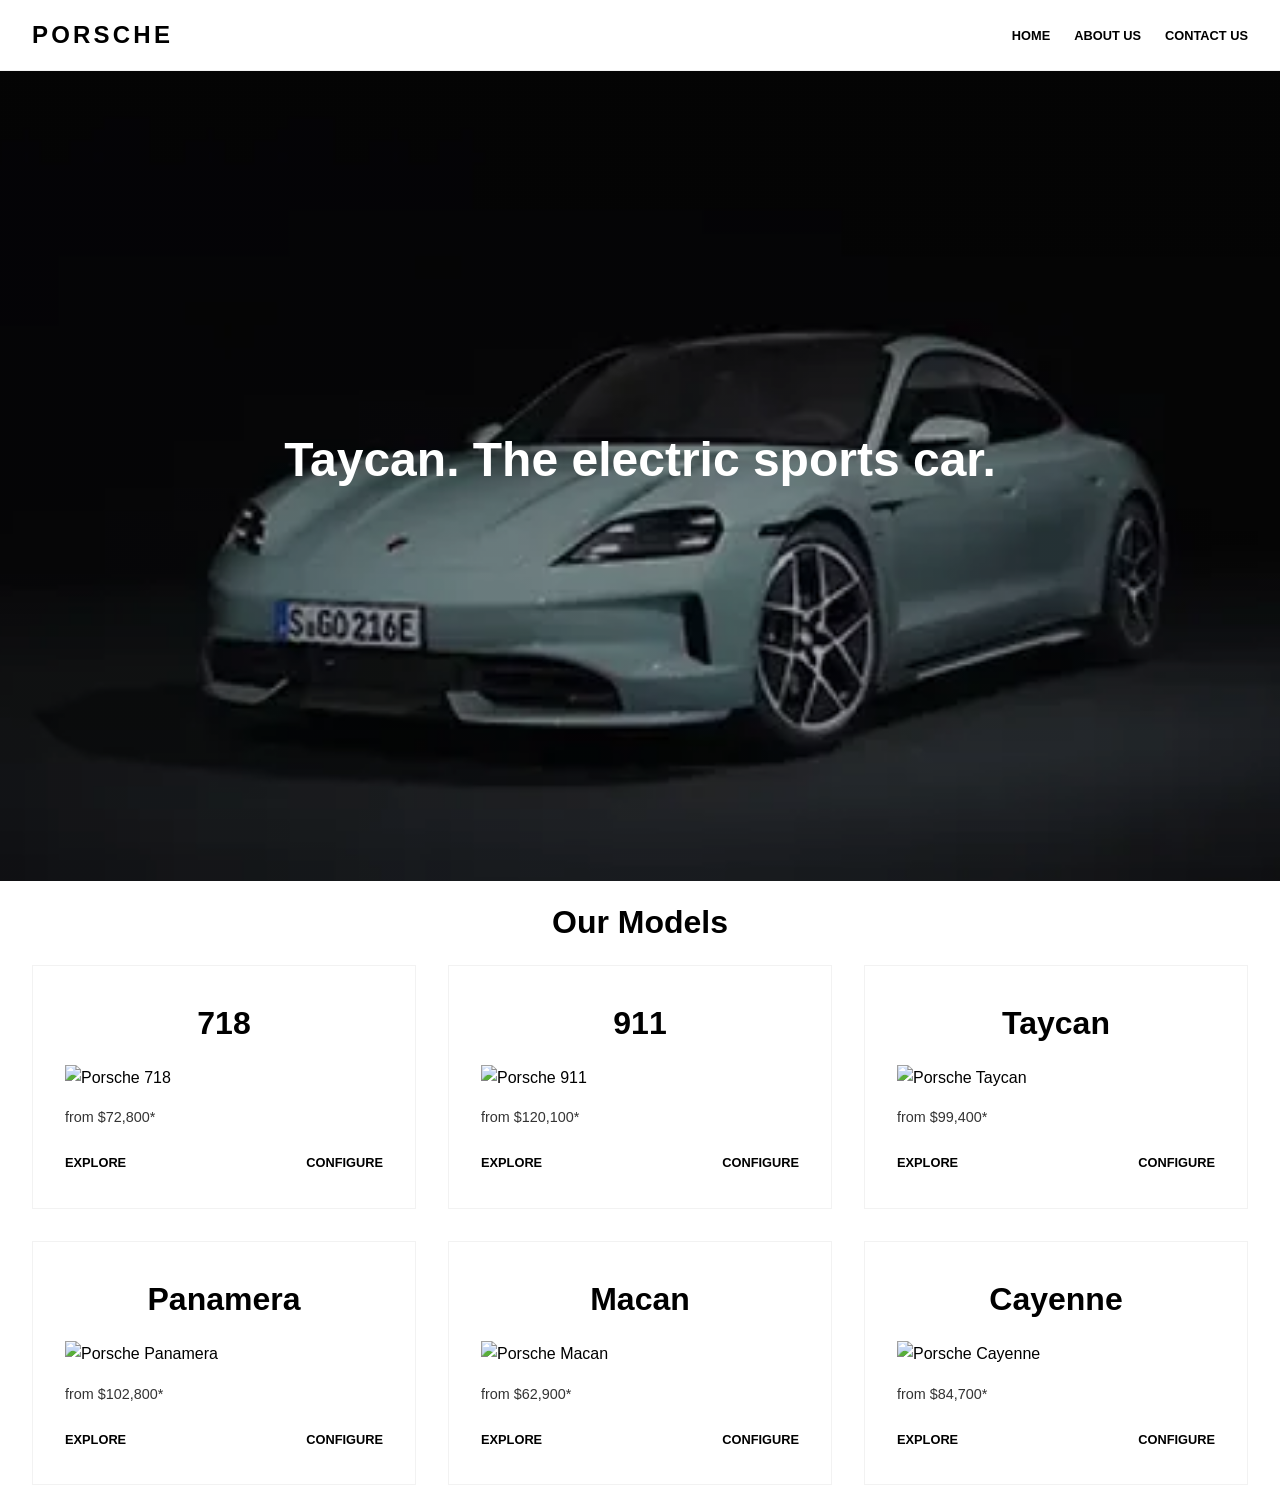
==== index.html @ ccc4d79f "Initial commit" ====
<!DOCTYPE html>
<html lang="en">
<head>
    <meta charset="UTF-8">
    <meta name="viewport" content="width=device-width, initial-scale=1.0">
    <title>Assignment</title>
    <link rel="stylesheet" href="style.css">
</head>
<body>

    <header class="main-header">
        <nav class="nav-container">
            <div class="logo">
                <a href="index.html">PORSCHE</a>
            </div>
            <ul class="nav-links">
                <li><a href="index.html">Home</a></li>
                <li><a href="about.html">About Us</a></li>
                <li><a href="contact.html">Contact Us</a></li>
            </ul>
        </nav>
    </header>

    <main>
        <section class="hero">
            <div class="hero-content">
                <h1>Taycan. The electric sports car.</h1>
            </div>
        </section>

        <section class="models-grid">
            <div class="section-title">
                <h2>Our Models</h2>
            </div>
            <div class="grid-container">
                <div class="model-card">
                    <h3>718</h3>
                    <div class="model-image">
                        <img src="https://placehold.co/600x400/000000/FFFFFF?text=718" alt="Porsche 718">
                    </div>
                    <p class="price">from $72,800*</p>
                    <div class="card-links">
                        <a href="#">Explore</a>
                        <a href="#">Configure</a>
                    </div>
                </div>
                <div class="model-card">
                    <h3>911</h3>
                    <div class="model-image">
                        <img src="https://placehold.co/600x400/000000/FFFFFF?text=911" alt="Porsche 911">
                    </div>
                    <p class="price">from $120,100*</p>
                    <div class="card-links">
                        <a href="#">Explore</a>
                        <a href="#">Configure</a>
                    </div>
                </div>
                <div class="model-card">
                    <h3>Taycan</h3>
                    <div class="model-image">
                        <img src="https://placehold.co/600x400/000000/FFFFFF?text=Taycan" alt="Porsche Taycan">
                    </div>
                    <p class="price">from $99,400*</p>
                    <div class="card-links">
                        <a href="#">Explore</a>
                        <a href="#">Configure</a>
                    </div>
                </div>
                <div class="model-card">
                    <h3>Panamera</h3>
                    <div class="model-image">
                        <img src="https://placehold.co/600x400/000000/FFFFFF?text=Panamera" alt="Porsche Panamera">
                    </div>
                    <p class="price">from $102,800*</p>
                    <div class="card-links">
                        <a href="#">Explore</a>
                        <a href="#">Configure</a>
                    </div>
                </div>
                <div class="model-card">
                    <h3>Macan</h3>
                    <div class="model-image">
                        <img src="https://placehold.co/600x400/000000/FFFFFF?text=Macan" alt="Porsche Macan">
                    </div>
                    <p class="price">from $62,900*</p>
                    <div class="card-links">
                        <a href="#">Explore</a>
                        <a href="#">Configure</a>
                    </div>
                </div>
                <div class="model-card">
                    <h3>Cayenne</h3>
                    <div class="model-image">
                        <img src="https://placehold.co/600x400/000000/FFFFFF?text=Cayenne" alt="Porsche Cayenne">
                    </div>
                    <p class="price">from $84,700*</p>
                    <div class="card-links">
                        <a href="#">Explore</a>
                        <a href="#">Configure</a>
                    </div>
                </div>
            </div>
        </section>
    </main>

</body>
</html>
---- style.css ----
:root {
    --b: #000;
    --w: #fff;
    --g: #f2f2f2;
    --dg: #333;
    --t: 0.3s;
}

* { margin: 0; padding: 0; box-sizing: border-box; }

body {
    font-family: "Segoe UI", sans-serif;
    line-height: 1.6;
    color: var(--b);
    background: var(--w);
}

a { text-decoration: none; color: inherit; transition: var(--t); }

/* Layout Containers */
.nav-container, .models-grid, .values-section {
    max-width: 1400px;
    margin: 0 auto;
    padding: 1rem 2rem;
}

/* Header & Nav */
.main-header {
    position: sticky;
    top: 0;
    z-index: 1000;
    background: rgba(255, 255, 255, 0.95);
    backdrop-filter: blur(10px);
    border-bottom: 1px solid var(--g);
}

.nav-container, .nav-links, .nav-actions, .hero-btns, .card-links, .name-card {
    display: flex;
    align-items: center;
    justify-content: space-between;
}

.nav-links, .nav-actions, .hero-btns, .card-links { gap: 1.5rem; list-style: none; }

.logo a { font-weight: 800; font-size: 1.5rem; letter-spacing: 0.2rem; }

.nav-links a, .btn, .card-links a, .title {
    font-weight: 700;
    font-size: 0.8rem;
    text-transform: uppercase;
}

/* Hero Sections */
.hero, .about-hero {
    height: 90vh;
    display: flex;
    flex-direction: column;
    align-items: center;
    justify-content: center;
    text-align: center;
    color: var(--w);
    background: linear-gradient(rgba(0,0,0,0.3), rgba(0,0,0,0.3)), url('images/taycan.webp') center/cover no-repeat;
}

.about-hero {
    height: 60vh;
    background-image: linear-gradient(rgba(0,0,0,0.5), rgba(0,0,0,0.5)), url('https://placehold.co/1920/333/fff?text=Porchse');
}

.hero-content h1 { font-size: 3rem; margin-bottom: 2rem; }

/* Buttons */
.btn { padding: 1rem 2.5rem; border-radius: 4px; border: 2px solid transparent; }
.btn-primary { background: var(--w); color: var(--b); }
.btn-secondary { border-color: var(--w); }
.btn:hover { background: var(--g); color: var(--b); }

/* Grids & Cards */
.grid-container, .five-card-grid {
    display: grid;
    gap: 2rem;
    grid-template-columns: repeat(auto-fit, minmax(300px, 1fr));
}

.five-card-grid { grid-template-columns: repeat(5, 1fr); }

.model-card, .value-card { padding: 2rem; border: 1px solid var(--g); transition: var(--t); }
.model-card:hover, .value-card:hover { transform: translateY(-5px); background: var(--g); }

.model-card h3, .section-title h2 { font-size: 2rem; margin-bottom: 1rem; text-align: center; }

.model-image img { width: 100%; margin-bottom: 1rem; }
.price { font-size: 0.9rem; color: var(--dg); margin-bottom: 1.5rem; }

.card-links a { border-bottom: 2px solid transparent; }
.card-links a:hover { border-color: var(--b); }


/* Name-card Specific */
.name-card { flex-direction: column; text-align: center; }
.name-avatar { width: 100px; height: 100px; border-radius: 50%; overflow: hidden; margin-bottom: 1rem; border: 2px solid var(--g); }
.name-avatar img { width: 100%; height: 100%; object-fit: cover; }
.contribution { font-size: 0.85rem; font-style: italic; color: #666; }

/* Responsive */
@media (max-width: 1200px) { .five-card-grid { grid-template-columns: repeat(3, 1fr); } }

@media (max-width: 768px) {
    .nav-links { display: none; }
    .hero-content h1 { font-size: 2rem; }
    .hero-btns { flex-direction: column; }
    .grid-container, .five-card-grid { grid-template-columns: 1fr; }
    .hero, .about-hero { height: 50vh; }
}
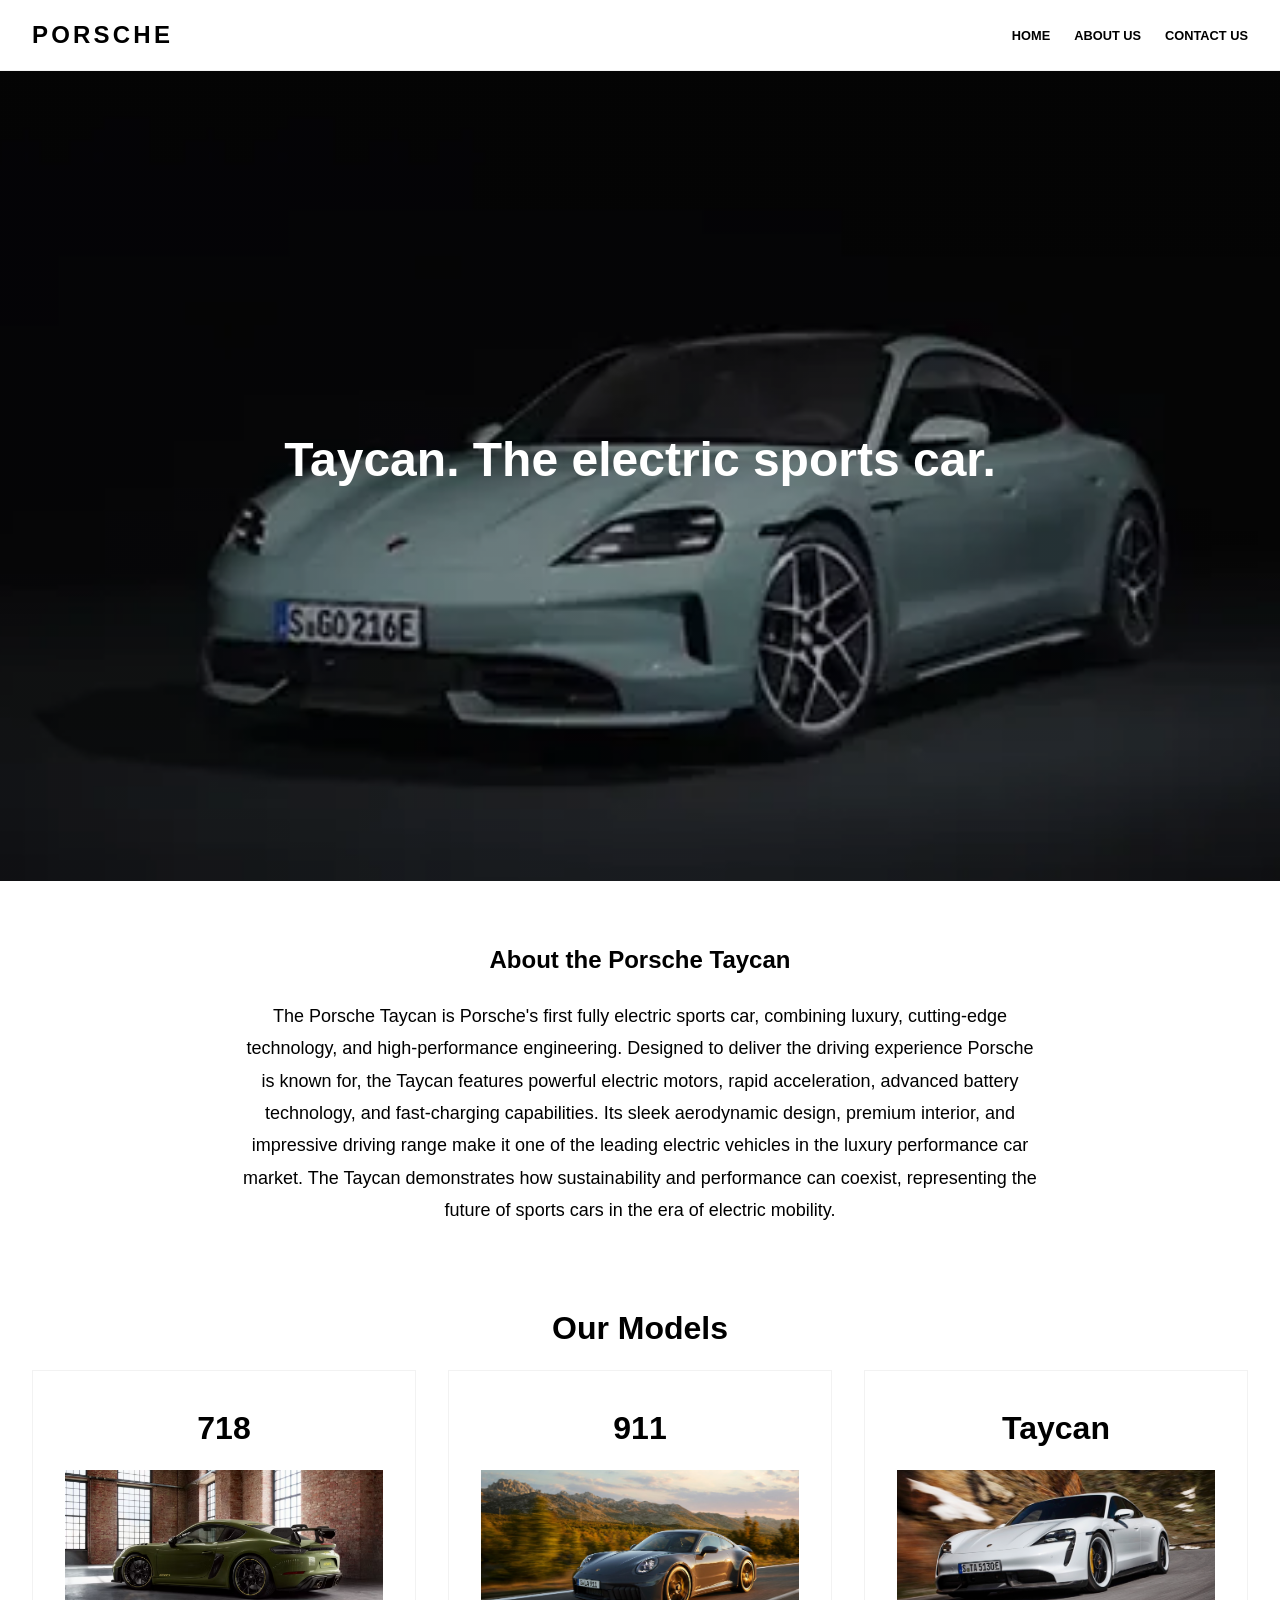
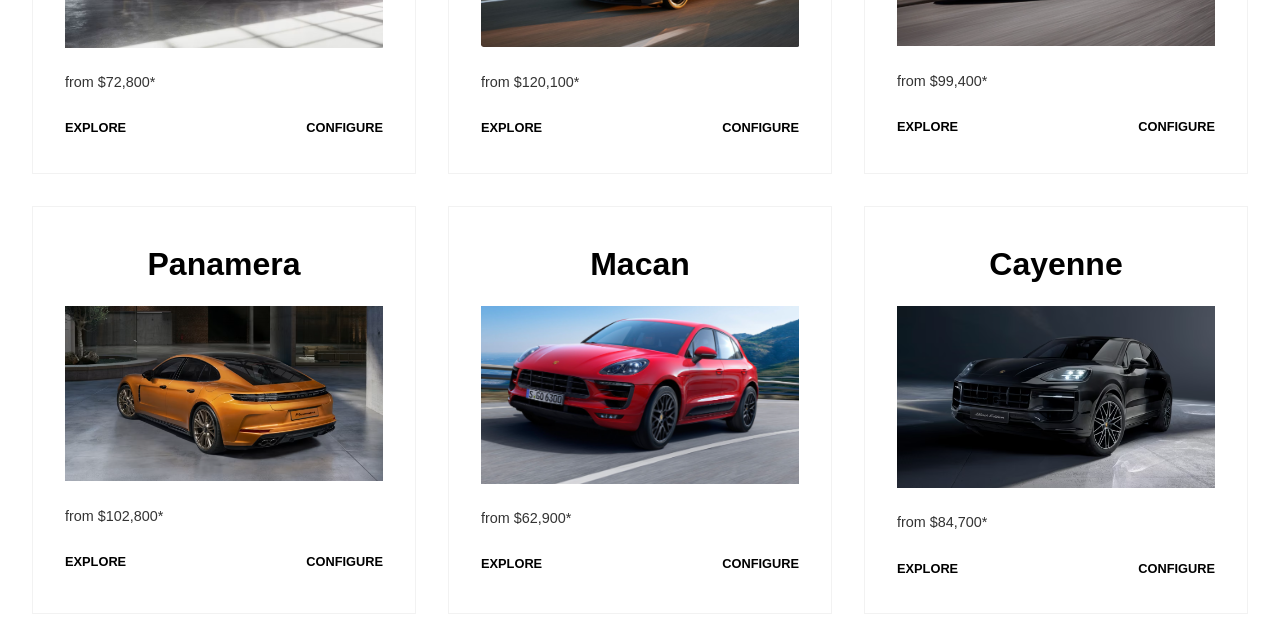
==== commit 22b254a6: "Added Porsche models, images and updated website content" ====
--- a/index.html
+++ b/index.html
@@ -16,7 +16,7 @@
             <ul class="nav-links">
                 <li><a href="index.html">Home</a></li>
                 <li><a href="about.html">About Us</a></li>
-                <li><a href="contact.html">Contact Us</a></li>
+                <li><a href="Contact.html">Contact Us</a></li>
             </ul>
         </nav>
     </header>
@@ -28,6 +28,15 @@
             </div>
         </section>
 
+        <section class="description">
+    <div class="description-content">
+        <h2>About the Porsche Taycan</h2>
+        <p>
+            The Porsche Taycan is Porsche's first fully electric sports car, combining luxury, cutting-edge technology, and high-performance engineering. Designed to deliver the driving experience Porsche is known for, the Taycan features powerful electric motors, rapid acceleration, advanced battery technology, and fast-charging capabilities. Its sleek aerodynamic design, premium interior, and impressive driving range make it one of the leading electric vehicles in the luxury performance car market. The Taycan demonstrates how sustainability and performance can coexist, representing the future of sports cars in the era of electric mobility.
+        </p>
+    </div>
+</section>
+
         <section class="models-grid">
             <div class="section-title">
                 <h2>Our Models</h2>
@@ -36,7 +45,7 @@
                 <div class="model-card">
                     <h3>718</h3>
                     <div class="model-image">
-                        <img src="https://placehold.co/600x400/000000/FFFFFF?text=718" alt="Porsche 718">
+                        <img src="images/718.png" alt="Porsche 718">
                     </div>
                     <p class="price">from $72,800*</p>
                     <div class="card-links">
@@ -47,7 +56,7 @@
                 <div class="model-card">
                     <h3>911</h3>
                     <div class="model-image">
-                        <img src="https://placehold.co/600x400/000000/FFFFFF?text=911" alt="Porsche 911">
+                        <img src="images/911.png" alt="Porsche 911">
                     </div>
                     <p class="price">from $120,100*</p>
                     <div class="card-links">
@@ -58,7 +67,7 @@
                 <div class="model-card">
                     <h3>Taycan</h3>
                     <div class="model-image">
-                        <img src="https://placehold.co/600x400/000000/FFFFFF?text=Taycan" alt="Porsche Taycan">
+                        <img src="images/taycan.png" alt="Porsche Taycan">
                     </div>
                     <p class="price">from $99,400*</p>
                     <div class="card-links">
@@ -69,7 +78,7 @@
                 <div class="model-card">
                     <h3>Panamera</h3>
                     <div class="model-image">
-                        <img src="https://placehold.co/600x400/000000/FFFFFF?text=Panamera" alt="Porsche Panamera">
+                        <img src="images/panamera.png" alt="Porsche Panamera">
                     </div>
                     <p class="price">from $102,800*</p>
                     <div class="card-links">
@@ -80,7 +89,7 @@
                 <div class="model-card">
                     <h3>Macan</h3>
                     <div class="model-image">
-                        <img src="https://placehold.co/600x400/000000/FFFFFF?text=Macan" alt="Porsche Macan">
+                        <img src="images/macan.png" alt="Porsche Macan">
                     </div>
                     <p class="price">from $62,900*</p>
                     <div class="card-links">
@@ -91,7 +100,7 @@
                 <div class="model-card">
                     <h3>Cayenne</h3>
                     <div class="model-image">
-                        <img src="https://placehold.co/600x400/000000/FFFFFF?text=Cayenne" alt="Porsche Cayenne">
+                        <img src="images/cayenne.png" alt="Porsche Cayenne">
                     </div>
                     <p class="price">from $84,700*</p>
                     <div class="card-links">
--- a/style.css
+++ b/style.css
@@ -1,114 +1,242 @@
-:root {
-    --b: #000;
-    --w: #fff;
-    --g: #f2f2f2;
-    --dg: #333;
-    --t: 0.3s;
-}
-
-* { margin: 0; padding: 0; box-sizing: border-box; }
-
-body {
-    font-family: "Segoe UI", sans-serif;
-    line-height: 1.6;
-    color: var(--b);
-    background: var(--w);
-}
-
-a { text-decoration: none; color: inherit; transition: var(--t); }
-
-/* Layout Containers */
-.nav-container, .models-grid, .values-section {
-    max-width: 1400px;
-    margin: 0 auto;
-    padding: 1rem 2rem;
-}
-
-/* Header & Nav */
-.main-header {
-    position: sticky;
-    top: 0;
-    z-index: 1000;
-    background: rgba(255, 255, 255, 0.95);
-    backdrop-filter: blur(10px);
-    border-bottom: 1px solid var(--g);
-}
-
-.nav-container, .nav-links, .nav-actions, .hero-btns, .card-links, .name-card {
-    display: flex;
-    align-items: center;
-    justify-content: space-between;
-}
-
-.nav-links, .nav-actions, .hero-btns, .card-links { gap: 1.5rem; list-style: none; }
-
-.logo a { font-weight: 800; font-size: 1.5rem; letter-spacing: 0.2rem; }
-
-.nav-links a, .btn, .card-links a, .title {
-    font-weight: 700;
-    font-size: 0.8rem;
-    text-transform: uppercase;
-}
-
-/* Hero Sections */
-.hero, .about-hero {
-    height: 90vh;
-    display: flex;
-    flex-direction: column;
-    align-items: center;
-    justify-content: center;
-    text-align: center;
-    color: var(--w);
-    background: linear-gradient(rgba(0,0,0,0.3), rgba(0,0,0,0.3)), url('images/taycan.webp') center/cover no-repeat;
-}
-
-.about-hero {
-    height: 60vh;
-    background-image: linear-gradient(rgba(0,0,0,0.5), rgba(0,0,0,0.5)), url('https://placehold.co/1920/333/fff?text=Porchse');
-}
-
-.hero-content h1 { font-size: 3rem; margin-bottom: 2rem; }
-
-/* Buttons */
-.btn { padding: 1rem 2.5rem; border-radius: 4px; border: 2px solid transparent; }
-.btn-primary { background: var(--w); color: var(--b); }
-.btn-secondary { border-color: var(--w); }
-.btn:hover { background: var(--g); color: var(--b); }
-
-/* Grids & Cards */
-.grid-container, .five-card-grid {
-    display: grid;
-    gap: 2rem;
-    grid-template-columns: repeat(auto-fit, minmax(300px, 1fr));
-}
-
-.five-card-grid { grid-template-columns: repeat(5, 1fr); }
-
-.model-card, .value-card { padding: 2rem; border: 1px solid var(--g); transition: var(--t); }
-.model-card:hover, .value-card:hover { transform: translateY(-5px); background: var(--g); }
-
-.model-card h3, .section-title h2 { font-size: 2rem; margin-bottom: 1rem; text-align: center; }
-
-.model-image img { width: 100%; margin-bottom: 1rem; }
-.price { font-size: 0.9rem; color: var(--dg); margin-bottom: 1.5rem; }
-
-.card-links a { border-bottom: 2px solid transparent; }
-.card-links a:hover { border-color: var(--b); }
-
-
-/* Name-card Specific */
-.name-card { flex-direction: column; text-align: center; }
-.name-avatar { width: 100px; height: 100px; border-radius: 50%; overflow: hidden; margin-bottom: 1rem; border: 2px solid var(--g); }
-.name-avatar img { width: 100%; height: 100%; object-fit: cover; }
-.contribution { font-size: 0.85rem; font-style: italic; color: #666; }
-
-/* Responsive */
-@media (max-width: 1200px) { .five-card-grid { grid-template-columns: repeat(3, 1fr); } }
-
-@media (max-width: 768px) {
-    .nav-links { display: none; }
-    .hero-content h1 { font-size: 2rem; }
-    .hero-btns { flex-direction: column; }
-    .grid-container, .five-card-grid { grid-template-columns: 1fr; }
-    .hero, .about-hero { height: 50vh; }
-}
+:root {
+    --b: #000;
+    --w: #fff;
+    --g: #f2f2f2;
+    --dg: #333;
+    --t: 0.3s;
+}
+
+* { margin: 0; padding: 0; box-sizing: border-box; }
+
+body {
+    font-family: "Segoe UI", sans-serif;
+    line-height: 1.6;
+    color: var(--b);
+    background: var(--w);
+}
+
+a { text-decoration: none; color: inherit; transition: var(--t); }
+
+/* Layout Containers */
+.nav-container, .models-grid, .values-section {
+    max-width: 1400px;
+    margin: 0 auto;
+    padding: 1rem 2rem;
+}
+
+/* Header & Nav */
+.main-header {
+    position: sticky;
+    top: 0;
+    z-index: 1000;
+    background: rgba(255, 255, 255, 0.95);
+    backdrop-filter: blur(10px);
+    border-bottom: 1px solid var(--g);
+}
+
+.nav-container, .nav-links, .nav-actions, .hero-btns, .card-links, .name-card {
+    display: flex;
+    align-items: center;
+    justify-content: space-between;
+}
+
+.nav-links, .nav-actions, .hero-btns, .card-links { gap: 1.5rem; list-style: none; }
+
+.logo a { font-weight: 800; font-size: 1.5rem; letter-spacing: 0.2rem; }
+
+.nav-links a, .btn, .card-links a, .title {
+    font-weight: 700;
+    font-size: 0.8rem;
+    text-transform: uppercase;
+}
+
+/* Hero Sections */
+.hero, .about-hero, .contact-hero {
+    height: 90vh;
+    display: flex;
+    flex-direction: column;
+    align-items: center;
+    justify-content: center;
+    text-align: center;
+    color: var(--w);
+    background: linear-gradient(rgba(0,0,0,0.3), rgba(0,0,0,0.3)), url('images/taycan.webp') center/cover no-repeat;
+}
+
+.about-hero {
+    height: 60vh;
+    background-image: linear-gradient(rgba(0,0,0,0.5), rgba(0,0,0,0.5)), url('https://placehold.co/1920/333/fff?text=Porchse');
+}
+
+.contact-hero {
+    height: 60vh;
+    background-image: linear-gradient(rgba(0,0,0,0.5), rgba(0,0,0,0.5)), url('https://placehold.co/1920/444/fff?text=Contact+Us');
+}
+
+.hero-content h1 { font-size: 3rem; margin-bottom: 2rem; }
+
+/* Buttons */
+.btn { padding: 1rem 2.5rem; border-radius: 4px; border: 2px solid transparent; }
+.btn-primary { background: var(--w); color: var(--b); }
+.btn-secondary { border-color: var(--w); }
+.btn:hover { background: var(--g); color: var(--b); }
+
+/* Grids & Cards */
+.grid-container, .five-card-grid {
+    display: grid;
+    gap: 2rem;
+    grid-template-columns: repeat(auto-fit, minmax(300px, 1fr));
+}
+
+.five-card-grid { grid-template-columns: repeat(5, 1fr); }
+
+.model-card, .value-card { padding: 2rem; border: 1px solid var(--g); transition: var(--t); }
+.model-card:hover, .value-card:hover { transform: translateY(-5px); background: var(--g); }
+
+.model-card h3, .section-title h2 { font-size: 2rem; margin-bottom: 1rem; text-align: center; }
+
+.model-image img { width: 100%; margin-bottom: 1rem; }
+.price { font-size: 0.9rem; color: var(--dg); margin-bottom: 1.5rem; }
+
+.card-links a { border-bottom: 2px solid transparent; }
+.card-links a:hover { border-color: var(--b); }
+
+
+/* Name-card Specific */
+.name-card { flex-direction: column; text-align: center; }
+.name-avatar { width: 100px; height: 100px; border-radius: 50%; overflow: hidden; margin-bottom: 1rem; border: 2px solid var(--g); }
+.name-avatar img { width: 100%; height: 100%; object-fit: cover; }
+.contribution { font-size: 0.85rem; font-style: italic; color: #666; }
+
+/* Responsive */
+@media (max-width: 1200px) { .five-card-grid { grid-template-columns: repeat(3, 1fr); } }
+
+@media (max-width: 768px) {
+    .nav-links { display: none; }
+    .hero-content h1 { font-size: 2rem; }
+    .hero-btns { flex-direction: column; }
+    .grid-container, .five-card-grid { grid-template-columns: 1fr; }
+    .hero, .about-hero { height: 50vh; }
+}
+
+.crops3{
+   border: 1px solid rgb(13, 138, 98);
+   border-radius: 10px;
+   background-color: rgba(253, 254, 255, 0.808);
+}
+.crops3:hover{
+    cursor: pointer;
+    
+}
+.icon{
+    background-color: rgb(194, 227, 227);
+    width: 50px;
+    height: 50px;
+    justify-content: center;
+    border-radius: 30px;
+    padding: 15px;
+}
+.form{
+    max-width: 480px;
+    border: 1px solid #ddd;
+    border-radius: 8px;
+    margin-top: 0;
+}
+.send{
+    width: 100px;
+}
+.btn{
+    height: 50px;
+}
+.form1{
+    max-width: 480px;
+    border: 1px solid #ddd;
+    border-radius: 8px;
+    margin-top: 0;
+}
+.form2{
+    max-width: 480px;
+    border: 1px solid #ddd;
+    border-radius: 8px;
+    margin-top: 0;
+    background-color: rgb(217, 235, 235);
+}
+.form-control{
+    background-color: rgb(238, 248, 248);
+    width: 100%;
+    padding: 0.75rem;
+    border: 1px solid #ddd;
+    border-radius: 4px;
+    margin-bottom: 1rem;
+    font-family: inherit;
+}
+
+/* Contact Page Specific */
+.contact-info-grid {
+    display: grid;
+    grid-template-columns: repeat(auto-fit, minmax(250px, 1fr));
+    gap: 2rem;
+    padding: 4rem 2rem;
+}
+
+.contact-grid {
+    display: grid;
+    grid-template-columns: 1.5fr 1fr;
+    gap: 3rem;
+    padding: 2rem 0 4rem;
+}
+
+.form-group label {
+    display: block;
+    font-weight: 700;
+    font-size: 0.8rem;
+    text-transform: uppercase;
+    margin-bottom: 0.5rem;
+}
+
+.crops3 {
+    text-align: center;
+    display: flex;
+    flex-direction: column;
+    align-items: center;
+    gap: 1rem;
+}
+
+.partnership-list, .cbo-list {
+    list-style: none;
+    margin: 1.5rem 0;
+}
+
+.partnership-list li, .cbo-list li {
+    margin-bottom: 0.5rem;
+    font-size: 0.9rem;
+    color: var(--dg);
+}
+
+.text-success { color: #198754; }
+.w-100 { width: 100%; }
+.p-3 { padding: 1.5rem; }
+.p-4 { padding: 2rem; }
+.mb-4 { margin-bottom: 2rem; }
+
+@media (max-width: 992px) {
+    .contact-grid { grid-template-columns: 1fr; }
+}
+
+.description {
+    padding: 60px 20px;
+    text-align: center;
+}
+
+.description-content {
+    max-width: 800px;
+    margin: 0 auto;
+}
+
+.description h2 {
+    margin-bottom: 20px;
+}
+
+.description p {
+    line-height: 1.8;
+    font-size: 18px;
+}
